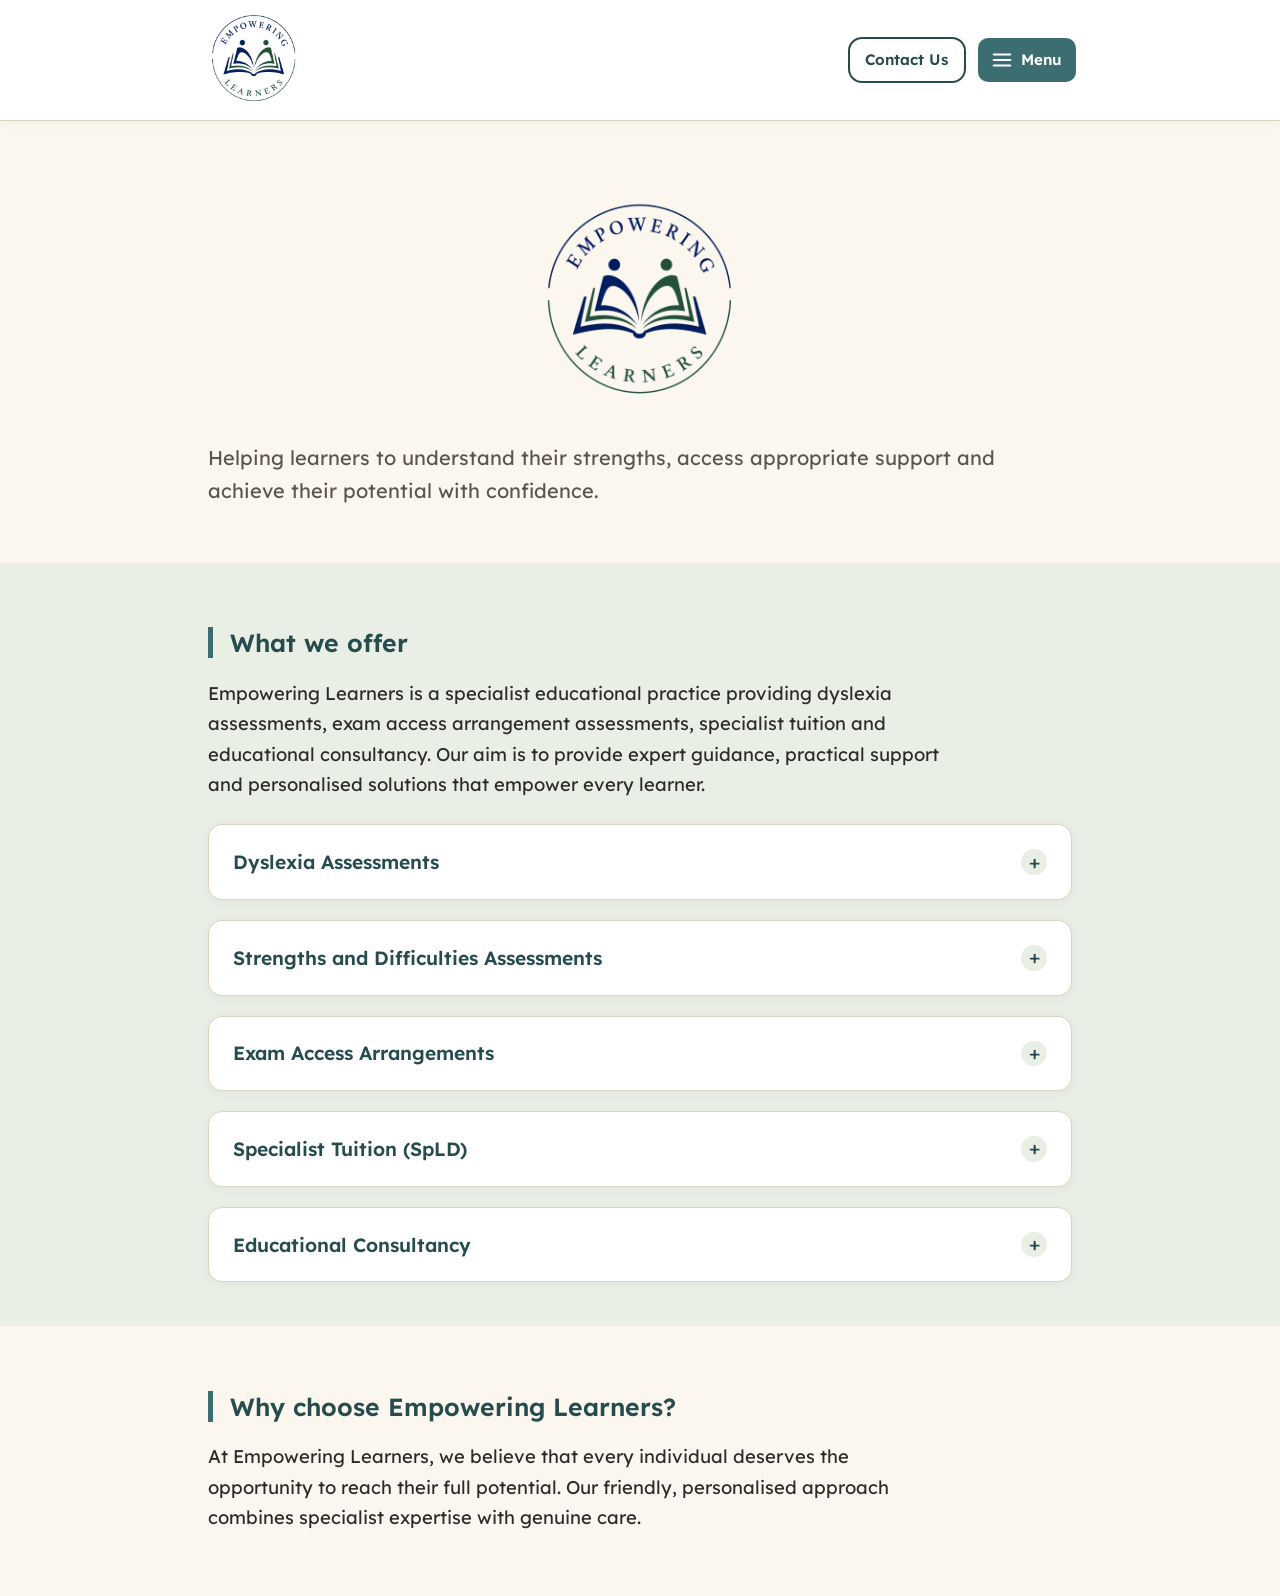
==== index.html @ 64bd611d "Remove footer, add Contact Us button to header Remove the footer (email address + Quick links) entir" ====
<!DOCTYPE html>
<html lang="en">
<head>
<meta charset="UTF-8">
<script>
(function () {
  var t = localStorage.getItem('theme');
  if (['green', 'blue', 'pink', 'yellow'].indexOf(t) === -1) {
    t = 'green';
  }
  document.documentElement.setAttribute('data-theme', t);
})();
</script>
<meta name="viewport" content="width=device-width, initial-scale=1">
<title>Home | Empowering Learners</title>
<meta name="description" content="Empowering Learners provides dyslexia assessments, exam access arrangement assessments, specialist SpLD tuition and educational consultancy.">
<meta property="og:type" content="website">
<meta property="og:site_name" content="Empowering Learners">
<meta property="og:title" content="Home | Empowering Learners">
<meta property="og:description" content="Empowering Learners provides dyslexia assessments, exam access arrangement assessments, specialist SpLD tuition and educational consultancy.">
<meta property="og:url" content="https://empoweringlearners.co.uk/">
<meta property="og:image" content="https://empoweringlearners.co.uk/assets/logo.png">
<meta name="twitter:card" content="summary_large_image">
<meta name="twitter:title" content="Home | Empowering Learners">
<meta name="twitter:description" content="Empowering Learners provides dyslexia assessments, exam access arrangement assessments, specialist SpLD tuition and educational consultancy.">
<meta name="twitter:image" content="https://empoweringlearners.co.uk/assets/logo.png">
<link rel="canonical" href="https://empoweringlearners.co.uk/">
<link rel="preconnect" href="https://fonts.googleapis.com">
<link href="https://fonts.googleapis.com/css2?family=Lexend:wght@400;500;600;700&display=swap" rel="stylesheet">
<link rel="icon" type="image/png" href="assets/favicon.png">
<link rel="stylesheet" href="assets/style.css">
<script type="application/ld+json">
{
  "@context": "https://schema.org",
  "@type": "EducationalOrganization",
  "name": "Empowering Learners",
  "url": "https://empoweringlearners.co.uk/",
  "logo": "https://empoweringlearners.co.uk/assets/logo.png",
  "email": "info@empoweringlearners.co.uk",
  "description": "Empowering Learners provides dyslexia assessments, exam access arrangement assessments, specialist SpLD tuition and educational consultancy."
}
</script>
</head>
<body>
<a class="skip-link" href="#main-content">Skip to main content</a>

<div id="site-header" data-active="home" data-base=""></div>

<main id="main-content">

  <section class="hero wrap">
    <h1><img class="hero-logo" src="assets/logo.png" alt="Empowering Learners" width="920" height="920"></h1>
    <p class="hero__lede">Helping learners to understand their strengths, access appropriate support and achieve their potential with confidence.</p>
  </section>

  <section class="band band--alt">
    <div class="wrap">
      <h2 class="section-title">What we offer</h2>
      <p>Empowering Learners is a specialist educational practice providing dyslexia assessments, exam access arrangement assessments, specialist tuition and educational consultancy. Our aim is to provide expert guidance, practical support and personalised solutions that empower every learner.</p>
      <div class="card-grid card-grid--single">
        <details class="card card--expand">
          <summary><h3>Dyslexia Assessments</h3></summary>
          <p>Our comprehensive dyslexia assessments are conducted by SASC-approved assessors ensuring that assessments meet recognised professional standards. We assess students between the ages of 8 and 18. Each assessment provides a detailed picture of an individual&rsquo;s unique learning profile. Following an assessment, you will receive a comprehensive diagnostic report with tailored recommendations to support learning, access appropriate adjustments, and maximise potential. This report can be used as evidence to support an application for DSA.</p>
        </details>
        <details class="card card--expand">
          <summary><h3>Strengths and Difficulties Assessments</h3></summary>
          <p>A Strengths and Difficulties Assessment provides a clear picture of your child&rsquo;s learning profile, highlighting both strengths and any areas of difficulty. It helps identify the factors that may be affecting learning and provides practical recommendations to support your child at home and in school. It is an ideal first step if you are looking for guidance without a formal diagnosis.</p>
        </details>
        <details class="card card--expand">
          <summary><h3>Exam Access Arrangements</h3></summary>
          <p>We carry out specialist assessments to determine eligibility for exam access arrangements in line with JCQ regulations. We work together with schools, colleges and learners to ensure appropriate arrangements are applied for.</p>
        </details>
        <details class="card card--expand">
          <summary><h3>Specialist Tuition (SpLD)</h3></summary>
          <p>Our personalised one-to-one tuition supports learners with dyslexia, ADHD and other specific learning difficulties to develop effective strategies, improve literacy skills, and build confidence. Sessions are tailored to each learner&rsquo;s individual needs, helping them to achieve their academic goals.</p>
        </details>
        <details class="card card--expand">
          <summary><h3>Educational Consultancy</h3></summary>
          <p>We provide expert advice and guidance to schools and colleges to support learners with additional needs. Whether you require recommendations, staff training, or advice on inclusive practice, we offer practical, evidence-based solutions tailored to your setting.</p>
        </details>
      </div>
    </div>
  </section>

  <section class="band">
    <div class="wrap">
      <h2 class="section-title">Why choose Empowering Learners?</h2>
      <p>At Empowering Learners, we believe that every individual deserves the opportunity to reach their full potential. Our friendly, personalised approach combines specialist expertise with genuine care.</p>
    </div>
  </section>

</main>

<script src="assets/site.js"></script>
</body>
</html>
---- assets/style.css ----
/* =========================================================
   Shared stylesheet
   One file, used by every page, so styling only lives once.
   ========================================================= */

:root {
  /* Colour tokens */
  --color-bg: #FBF7EF;        /* warm cream, easier on the eye than white */
  --color-bg-band: #E9EFE5;   /* soft sage for alternating sections */
  --color-ink: #2E2B26;       /* soft black body text */
  --color-ink-soft: #5B564D;  /* secondary text */
  --color-primary: #3C6E71;   /* calm teal - links, buttons */
  --color-primary-dark: #274C4E;
  --color-heading: #274C4E;   /* headings/active text - separate from primary-dark's background role */
  --color-accent: #C98A3E;    /* warm ochre - the "highlighter" signature */
  --color-border: #DDD3BE;
  --color-surface: #FFFFFF;

  /* Type tokens */
  --font-display: 'Lexend', Verdana, Tahoma, sans-serif;
  --font-body: 'Lexend', Verdana, Tahoma, sans-serif;

  /* Spacing / shape */
  --radius: 14px;
  --max-width: 920px;
  --text-scale: 1; /* changed by the A/A+/A++ control */
  --shadow-soft: 0 10px 30px rgba(39, 76, 78, 0.12);
  --shadow-card: 0 2px 10px rgba(39, 76, 78, 0.06);
  --header-height: 120px;
}

/* Gentle colour overlays - some readers with visual stress find a
   pale blue, pink or yellow background more comfortable than white/cream. */
:root[data-theme="blue"] {
  --color-bg: #E9F1F8;
  --color-bg-band: #DCE7F1;
  --color-border: #C4D6E4;
  --color-surface: #F4F9FC;
}
:root[data-theme="pink"] {
  --color-bg: #FBEEF2;
  --color-bg-band: #F6E1E7;
  --color-border: #E9C7D1;
  --color-surface: #FDF6F8;
}
:root[data-theme="yellow"] {
  --color-bg: #FBF3DC;
  --color-bg-band: #F5E9C3;
  --color-border: #E6D6A0;
  --color-surface: #FEFAEF;
}

* { box-sizing: border-box; }

blockquote { margin: 0; }

html {
  font-size: calc(100% * var(--text-scale));
  scroll-behavior: smooth;
  scroll-padding-top: calc(var(--header-height) + 12px);
}

body {
  margin: 0;
  background: var(--color-bg);
  color: var(--color-ink);
  font-family: var(--font-body);
  font-size: 1.15rem;
  line-height: 1.65;
  transition: background-color 0.2s ease, color 0.2s ease;
}

img { max-width: 100%; display: block; }

/* Never justify text - ragged right edges are easier to track */
p, li { text-align: left; max-width: 68ch; }

h1, h2, h3, h4 {
  font-family: var(--font-display);
  color: var(--color-heading);
  line-height: 1.25;
  font-weight: 600;
}

h1 { font-size: 2.1rem; }
h2 { font-size: 1.55rem; }
h3 { font-size: 1.2rem; }

/* Signature element: a left accent bar marking headings that start
   a section. */
.section-title {
  border-left: 5px solid var(--color-primary);
  padding-left: 0.7em;
}

a {
  color: var(--color-primary);
  text-decoration-thickness: 2px;
  text-underline-offset: 3px;
}
a:hover { color: var(--color-heading); }

/* Clear, chunky focus ring for keyboard users */
a:focus-visible,
button:focus-visible {
  outline: 3px solid var(--color-accent);
  outline-offset: 2px;
}

.skip-link {
  position: absolute;
  left: -999px;
  top: 0;
  background: var(--color-primary-dark);
  color: #fff;
  padding: 0.75em 1.25em;
  border-radius: 0 0 8px 0;
  z-index: 200;
}
.skip-link:focus { left: 0; }

/* ---------- Layout helpers ---------- */
.wrap {
  max-width: var(--max-width);
  margin: 0 auto;
  padding: 0 1.75rem;
}

.band { padding: 2.75rem 0; }
.band--alt { background: var(--color-bg-band); }
.band--dark {
  background: var(--color-primary-dark);
  color: #F3EFE4;
}
.band--dark h2 { color: #F3EFE4; }
.band--dark .section-title { border-left-color: #fff; }

.button {
  display: inline-block;
  font-family: var(--font-display);
  font-weight: 600;
  background: var(--color-primary);
  color: #fff;
  padding: 0.8em 1.5em;
  border-radius: var(--radius);
  text-decoration: none;
  border: none;
  font-size: 1.05rem;
  cursor: pointer;
}
.button:hover { background: var(--color-primary-dark); color: #fff; }
.button--ghost {
  background: transparent;
  color: var(--color-heading);
  border: 2px solid var(--color-heading);
}
.button--ghost:hover { background: var(--color-primary-dark); color: #fff; }
.band--dark .button--ghost { color: #fff; border-color: #fff; }
.band--dark .button--ghost:hover { background: #fff; color: var(--color-primary-dark); }

.card {
  background: var(--color-surface);
  border: 1px solid var(--color-border);
  border-radius: var(--radius);
  padding: 1.5rem;
  box-shadow: var(--shadow-card);
}

.card-grid {
  display: grid;
  grid-template-columns: repeat(auto-fit, minmax(240px, 1fr));
  gap: 1.25rem;
  margin-top: 1.5rem;
}

/* Expandable boxes share a grid row's height, so an open one makes
   closed neighbours stretch too. One per row avoids that. */
.card-grid--single {
  grid-template-columns: 1fr;
}

.testimonial-grid {
  grid-template-columns: repeat(auto-fit, minmax(280px, 1fr));
}

.stack {
  display: flex;
  flex-direction: column;
  gap: 1rem;
}

.card--expand {
  padding: 0;
  overflow: hidden;
}
.card--expand > summary {
  display: flex;
  align-items: center;
  justify-content: space-between;
  gap: 1rem;
  padding: 1.5rem;
  cursor: pointer;
  list-style: none;
}
.card--expand > summary::-webkit-details-marker { display: none; }
.card--expand > summary h3 { margin: 0; }
.card--expand > summary::after {
  content: "+";
  flex-shrink: 0;
  width: 1.6rem;
  height: 1.6rem;
  display: flex;
  align-items: center;
  justify-content: center;
  border-radius: 50%;
  background: var(--color-bg-band);
  color: var(--color-heading);
  font-size: 1.2rem;
  line-height: 1;
}
.card--expand[open] > summary::after { content: "\2212"; }
.card--expand > summary:hover::after,
.card--expand > summary:focus-visible::after {
  background: var(--color-primary);
  color: #fff;
}
.card--expand > p {
  margin: 0;
  padding: 0 1.5rem 1.5rem;
}

.credential-logos {
  display: flex;
  flex-wrap: wrap;
  align-items: center;
  gap: 1.5rem;
  margin-top: 1rem;
}
.credential-badge {
  width: auto;
  max-width: 200px;
  height: auto;
}

.placeholder-note {
  font-size: 0.95rem;
  color: var(--color-ink-soft);
  background: #FFF8E8;
  border: 1px dashed var(--color-accent);
  border-radius: 10px;
  padding: 0.75rem 1rem;
}

/* Credential badges - a compact, scannable strip instead of a long list */
.badge-row {
  list-style: none;
  display: flex;
  flex-wrap: wrap;
  gap: 0.6rem;
  padding: 0;
  margin: 1.25rem 0 0;
}
.badge-row li {
  font-family: var(--font-display);
  font-size: 0.85rem;
  font-weight: 600;
  color: var(--color-heading);
  background: var(--color-bg-band);
  border: 1px solid var(--color-border);
  border-radius: 999px;
  padding: 0.4em 0.9em;
  max-width: none;
}

/* ---------- Site header ---------- */
.site-header {
  position: sticky;
  top: 0;
  z-index: 100;
  border-bottom: 1px solid var(--color-border);
  background: var(--color-surface);
  box-shadow: var(--shadow-card);
}
.site-header__bar {
  display: flex;
  align-items: center;
  justify-content: space-between;
  gap: 1rem;
  padding: 0.6rem 1.5rem;
  max-width: var(--max-width);
  margin: 0 auto;
  min-height: var(--header-height);
}
.brand {
  display: flex;
  align-items: center;
  gap: 0.75rem;
  text-decoration: none;
}
.brand__logo {
  height: 100px;
  width: auto;
}

.site-header__actions {
  display: flex;
  align-items: center;
  gap: 0.75rem;
}
.header-contact-btn {
  padding: 0.55em 1em;
  font-size: 0.95rem;
  white-space: nowrap;
}

/* Menu icon button, top right, on every page and every screen size */
.nav-icon-btn {
  display: flex;
  align-items: center;
  gap: 0.5rem;
  background: var(--color-primary);
  color: #fff;
  border: none;
  border-radius: 10px;
  padding: 0.55em 0.9em;
  font-family: var(--font-display);
  font-weight: 600;
  font-size: 0.95rem;
  cursor: pointer;
  min-height: 44px;
}
.nav-icon-btn:hover { background: var(--color-primary-dark); }
.nav-icon-btn svg { width: 22px; height: 22px; flex-shrink: 0; }
.nav-icon-btn__label { }

/* Dropdown navigation panel, anchored under the icon */
.nav-panel {
  position: absolute;
  z-index: 95;
  top: calc(100% + 10px);
  right: 1.5rem;
  width: min(320px, calc(100vw - 2rem));
  background: var(--color-surface);
  border: 1px solid var(--color-border);
  border-radius: var(--radius);
  box-shadow: var(--shadow-soft);
  padding: 0.75rem;
  opacity: 0;
  visibility: hidden;
  transform: translateY(-8px);
  transition: opacity 0.15s ease, transform 0.15s ease, visibility 0.15s;
  max-height: calc(100vh - var(--header-height) - 24px);
  overflow-y: auto;
}
.nav-panel.is-open {
  opacity: 1;
  visibility: visible;
  transform: translateY(0);
}

.site-nav__list {
  list-style: none;
  margin: 0;
  padding: 0;
}
.nav-link {
  display: block;
  font-family: var(--font-display);
  font-weight: 600;
  font-size: 1.05rem;
  text-decoration: none;
  color: var(--color-ink);
  padding: 0.7em 0.6em;
  border-radius: 8px;
  border-left: 4px solid transparent;
}
.nav-link:hover { background: var(--color-bg-band); }
.nav-link.is-active {
  color: var(--color-heading);
  border-left-color: var(--color-accent);
  background: var(--color-bg-band);
}

.nav-panel__divider {
  border: none;
  border-top: 1px solid var(--color-border);
  margin: 0.5rem 0.6rem;
}

.text-size,
.theme-toggle {
  display: flex;
  flex-wrap: wrap;
  gap: 0.3rem;
  align-items: center;
  padding: 0.3em 0.6em;
}
.text-size button,
.theme-toggle button {
  font-family: var(--font-body);
  background: var(--color-bg-band);
  border: 1px solid var(--color-border);
  border-radius: 7px;
  padding: 0.2em 0.5em;
  cursor: pointer;
  font-size: 0.8rem;
  min-height: 32px;
}
.text-size button:hover,
.theme-toggle button:hover { background: var(--color-accent); color: #fff; }
.theme-toggle button[aria-pressed="true"] {
  background: var(--color-primary);
  border-color: var(--color-primary);
  color: #fff;
}
.text-size__label,
.theme-toggle__label { font-size: 0.85rem; color: var(--color-ink-soft); }

/* Backdrop so a tap outside the panel closes it, and the page content
   is visually separated from the open menu */
.nav-backdrop {
  position: fixed;
  inset: 0;
  background: rgba(46, 43, 38, 0.25);
  opacity: 0;
  visibility: hidden;
  transition: opacity 0.15s ease, visibility 0.15s;
  z-index: 90;
}
.nav-backdrop.is-open { opacity: 1; visibility: visible; }

/* ---------- Hero ---------- */
.hero {
  padding-top: 2.75rem;
  padding-bottom: 2.25rem;
}
.hero-logo {
  display: block;
  width: 220px;
  max-width: 100%;
  height: auto;
  margin: 0 auto;
}

.about-photo {
  width: 280px;
  max-width: 100%;
  height: auto;
  border-radius: var(--radius);
  box-shadow: var(--shadow-card);
  margin-top: 1.5rem;
}
.hero__lede {
  font-size: 1.25rem;
  color: var(--color-ink-soft);
}

/* ---------- Responsive ---------- */
@media (max-width: 480px) {
  .nav-icon-btn__label { display: none; }
  h1 { font-size: 1.7rem; }
  .nav-panel { right: 1rem; left: 1rem; width: auto; }
  .header-contact-btn { padding: 0.5em 0.7em; font-size: 0.85rem; }
}

/* Respect users who have asked for less motion */
@media (prefers-reduced-motion: reduce) {
  html { scroll-behavior: auto; }
  .nav-panel, .nav-backdrop { transition: none; }
}
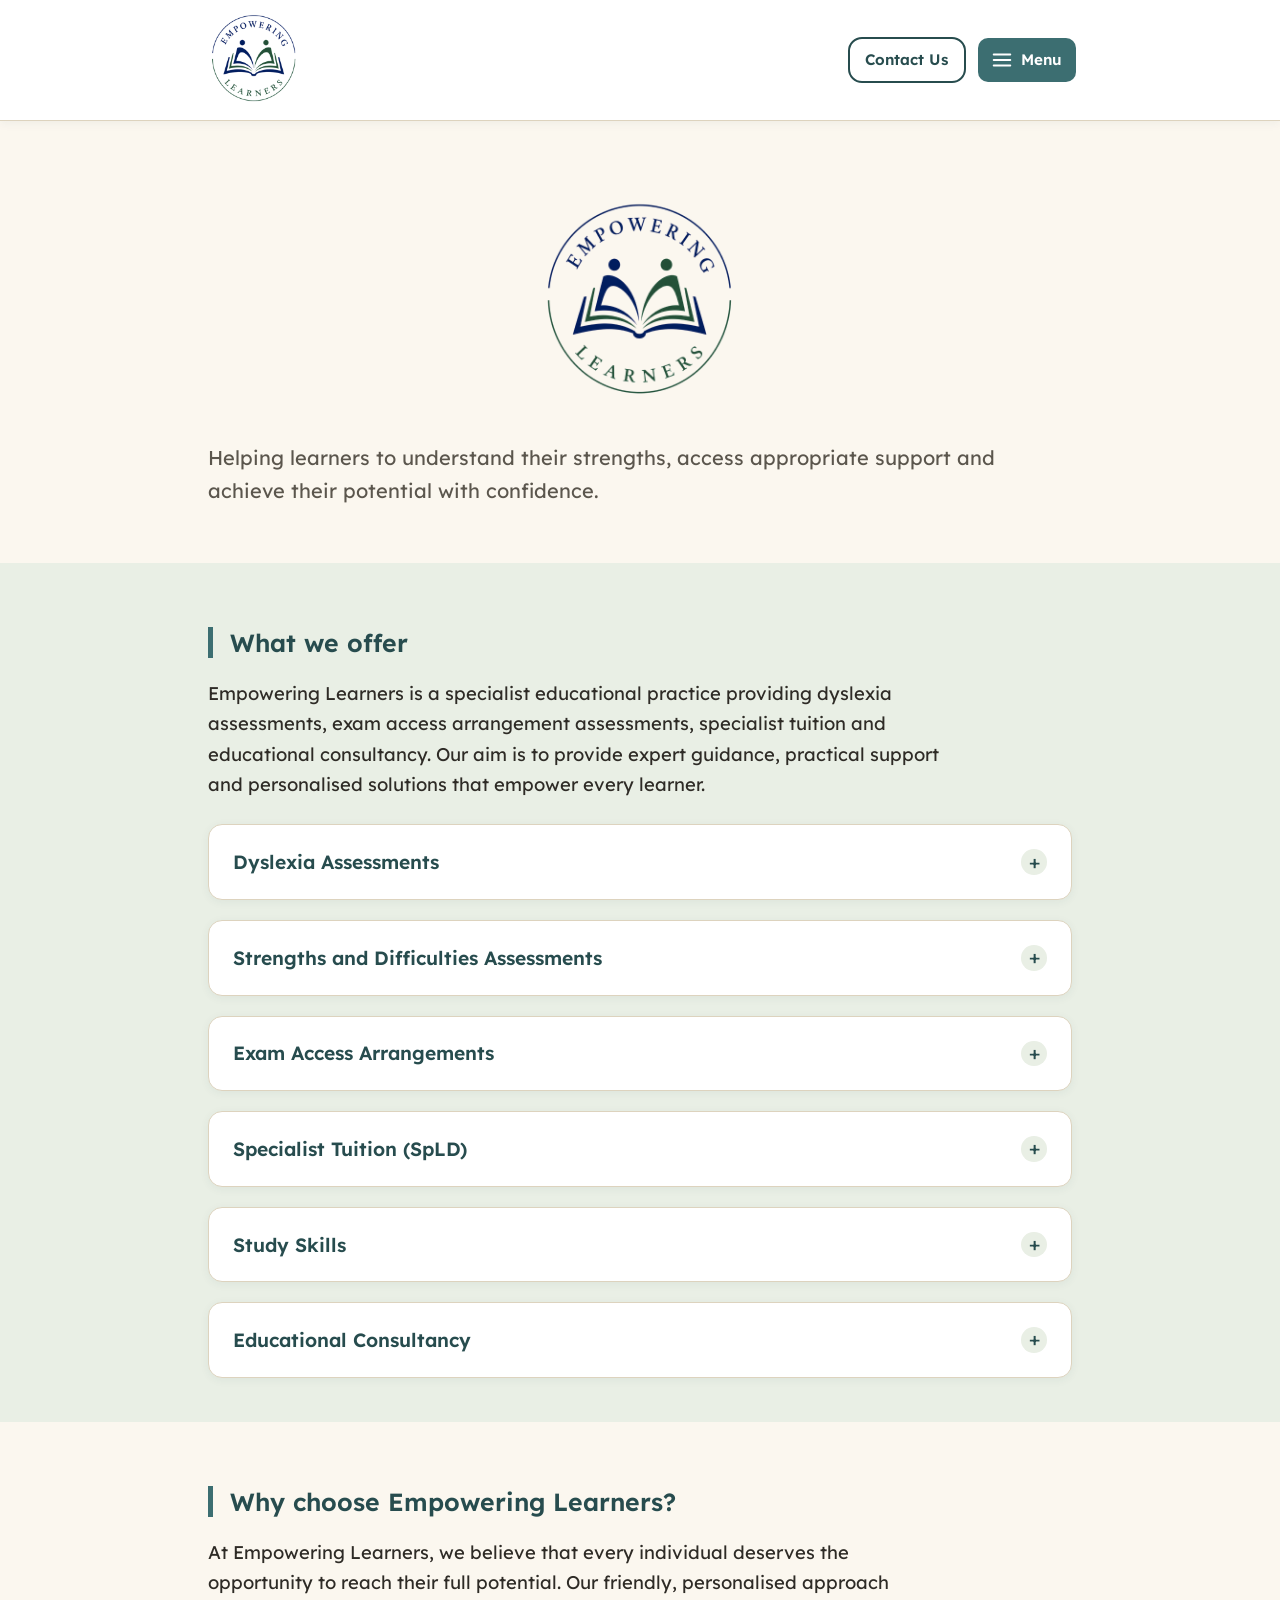
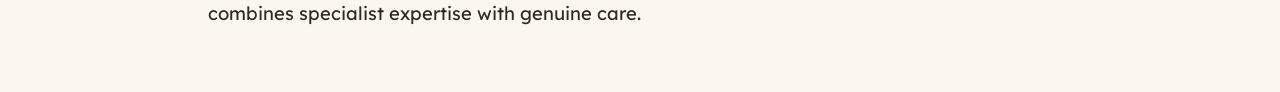
==== commit 18ee0d51: "Add Study Skills card to homepage What we offer Co-Authored-By: Claude Sonnet 5 <noreply@anthropic.c" ====
--- a/index.html
+++ b/index.html
@@ -75,6 +75,10 @@
           <p>Our personalised one-to-one tuition supports learners with dyslexia, ADHD and other specific learning difficulties to develop effective strategies, improve literacy skills, and build confidence. Sessions are tailored to each learner&rsquo;s individual needs, helping them to achieve their academic goals.</p>
         </details>
         <details class="card card--expand">
+          <summary><h3>Study Skills</h3></summary>
+          <p>Our study skills sessions help learners build practical strategies for managing their workload, including time management, organisation, note-taking and proof-reading. Sessions are tailored to each learner&rsquo;s individual needs, helping them study more efficiently and approach coursework and exams with greater confidence.</p>
+        </details>
+        <details class="card card--expand">
           <summary><h3>Educational Consultancy</h3></summary>
           <p>We provide expert advice and guidance to schools and colleges to support learners with additional needs. Whether you require recommendations, staff training, or advice on inclusive practice, we offer practical, evidence-based solutions tailored to your setting.</p>
         </details>
--- a/assets/style.css
+++ b/assets/style.css
@@ -231,14 +231,17 @@
 
 .credential-logos {
   display: flex;
-  flex-wrap: wrap;
-  align-items: center;
-  gap: 1.5rem;
+  flex-wrap: nowrap;
+  align-items: center;
+  justify-content: center;
+  gap: 0.75rem;
   margin-top: 1rem;
 }
 .credential-badge {
+  flex: 1 1 0;
+  min-width: 0;
   width: auto;
-  max-width: 200px;
+  max-width: 130px;
   height: auto;
 }
 
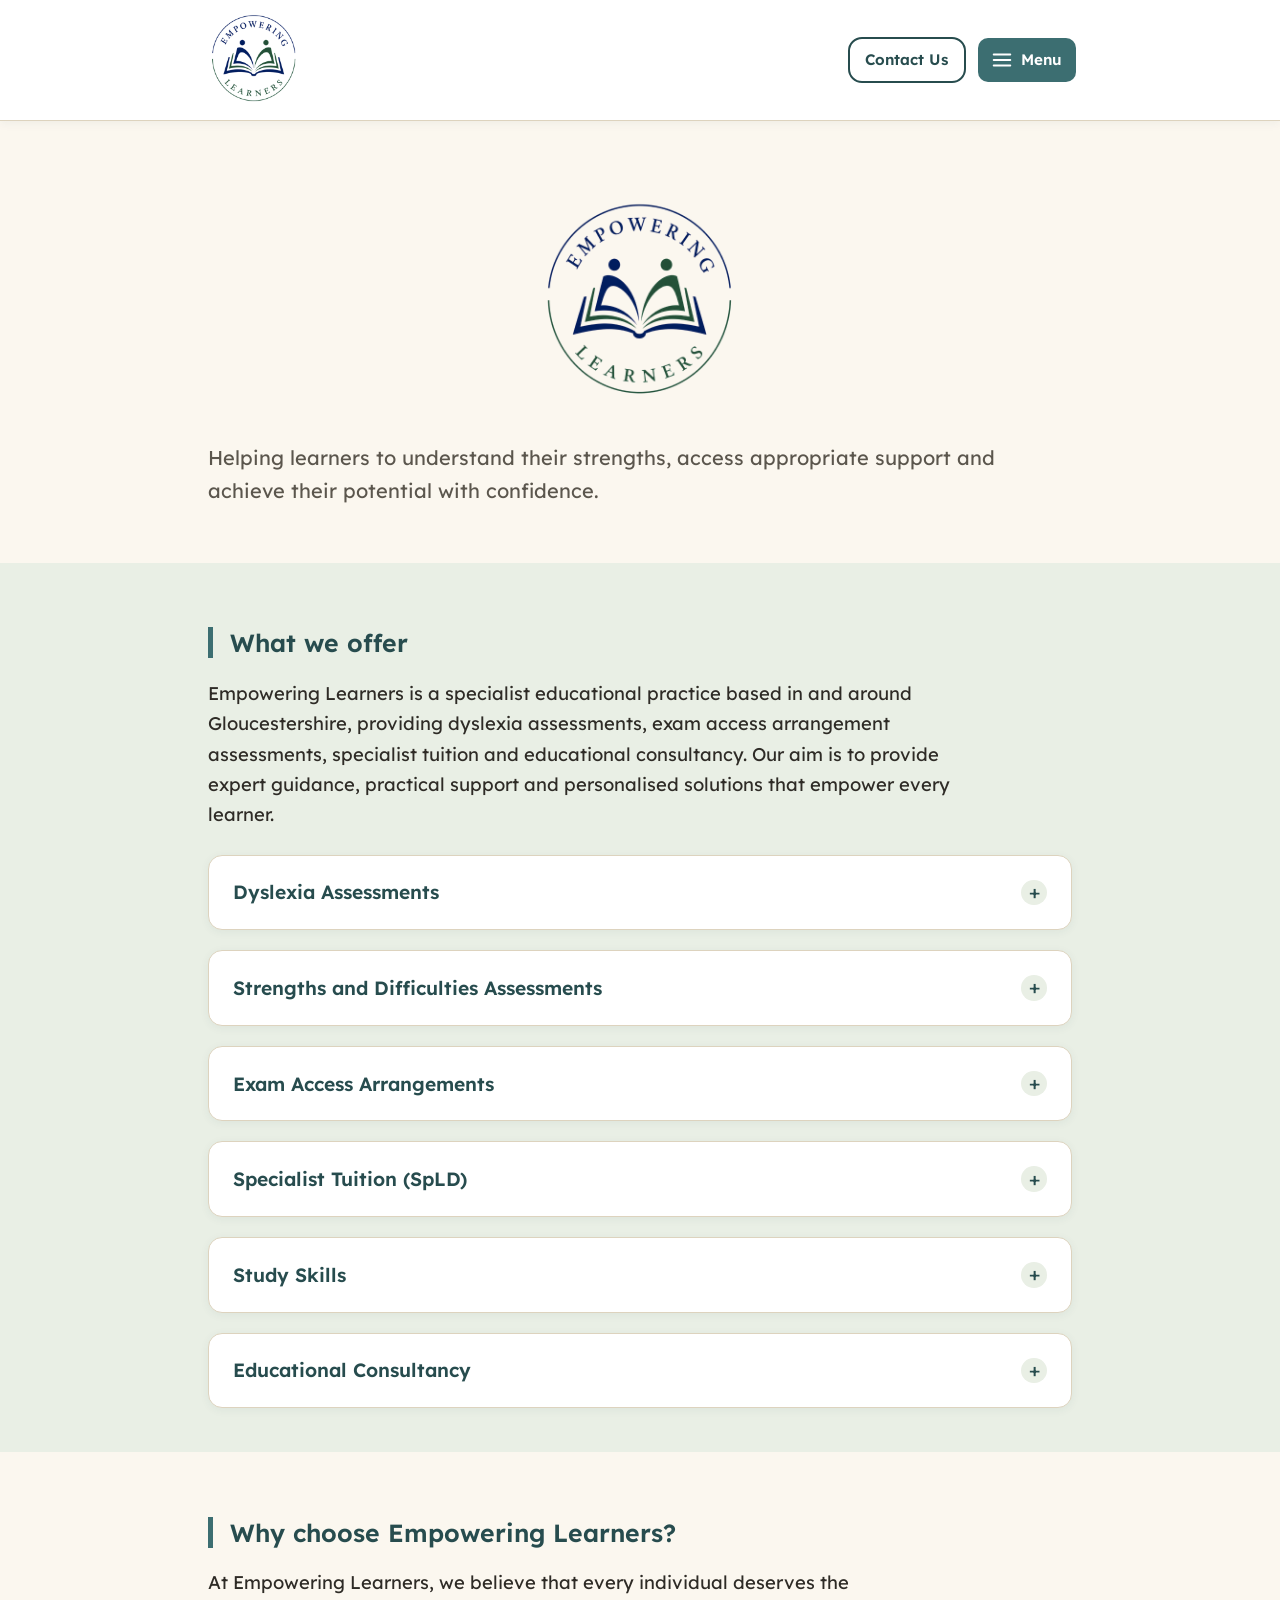
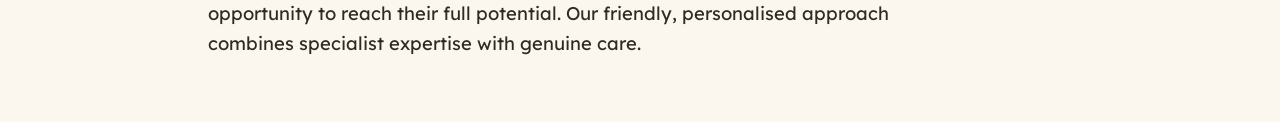
==== commit c13333aa: "Add read-more truncation to About Us bios; mention Gloucestershire Wrap each bio's paragraphs in .bi" ====
--- a/index.html
+++ b/index.html
@@ -56,7 +56,7 @@
   <section class="band band--alt">
     <div class="wrap">
       <h2 class="section-title">What we offer</h2>
-      <p>Empowering Learners is a specialist educational practice providing dyslexia assessments, exam access arrangement assessments, specialist tuition and educational consultancy. Our aim is to provide expert guidance, practical support and personalised solutions that empower every learner.</p>
+      <p>Empowering Learners is a specialist educational practice based in and around Gloucestershire, providing dyslexia assessments, exam access arrangement assessments, specialist tuition and educational consultancy. Our aim is to provide expert guidance, practical support and personalised solutions that empower every learner.</p>
       <div class="card-grid card-grid--single">
         <details class="card card--expand">
           <summary><h3>Dyslexia Assessments</h3></summary>
--- a/assets/style.css
+++ b/assets/style.css
@@ -453,6 +453,30 @@
   box-shadow: var(--shadow-card);
   margin-top: 1.5rem;
 }
+
+.bio-text {
+  max-height: 8rem;
+  overflow: hidden;
+  transition: max-height 0.3s ease;
+}
+.bio-text.is-expanded {
+  max-height: none;
+}
+.bio-toggle {
+  display: inline-block;
+  margin-top: 0.75rem;
+  font-family: var(--font-display);
+  font-weight: 600;
+  font-size: 0.95rem;
+  color: var(--color-heading);
+  background: none;
+  border: none;
+  padding: 0;
+  cursor: pointer;
+  text-decoration: underline;
+  text-underline-offset: 3px;
+}
+.bio-toggle:hover { color: var(--color-primary); }
 .hero__lede {
   font-size: 1.25rem;
   color: var(--color-ink-soft);
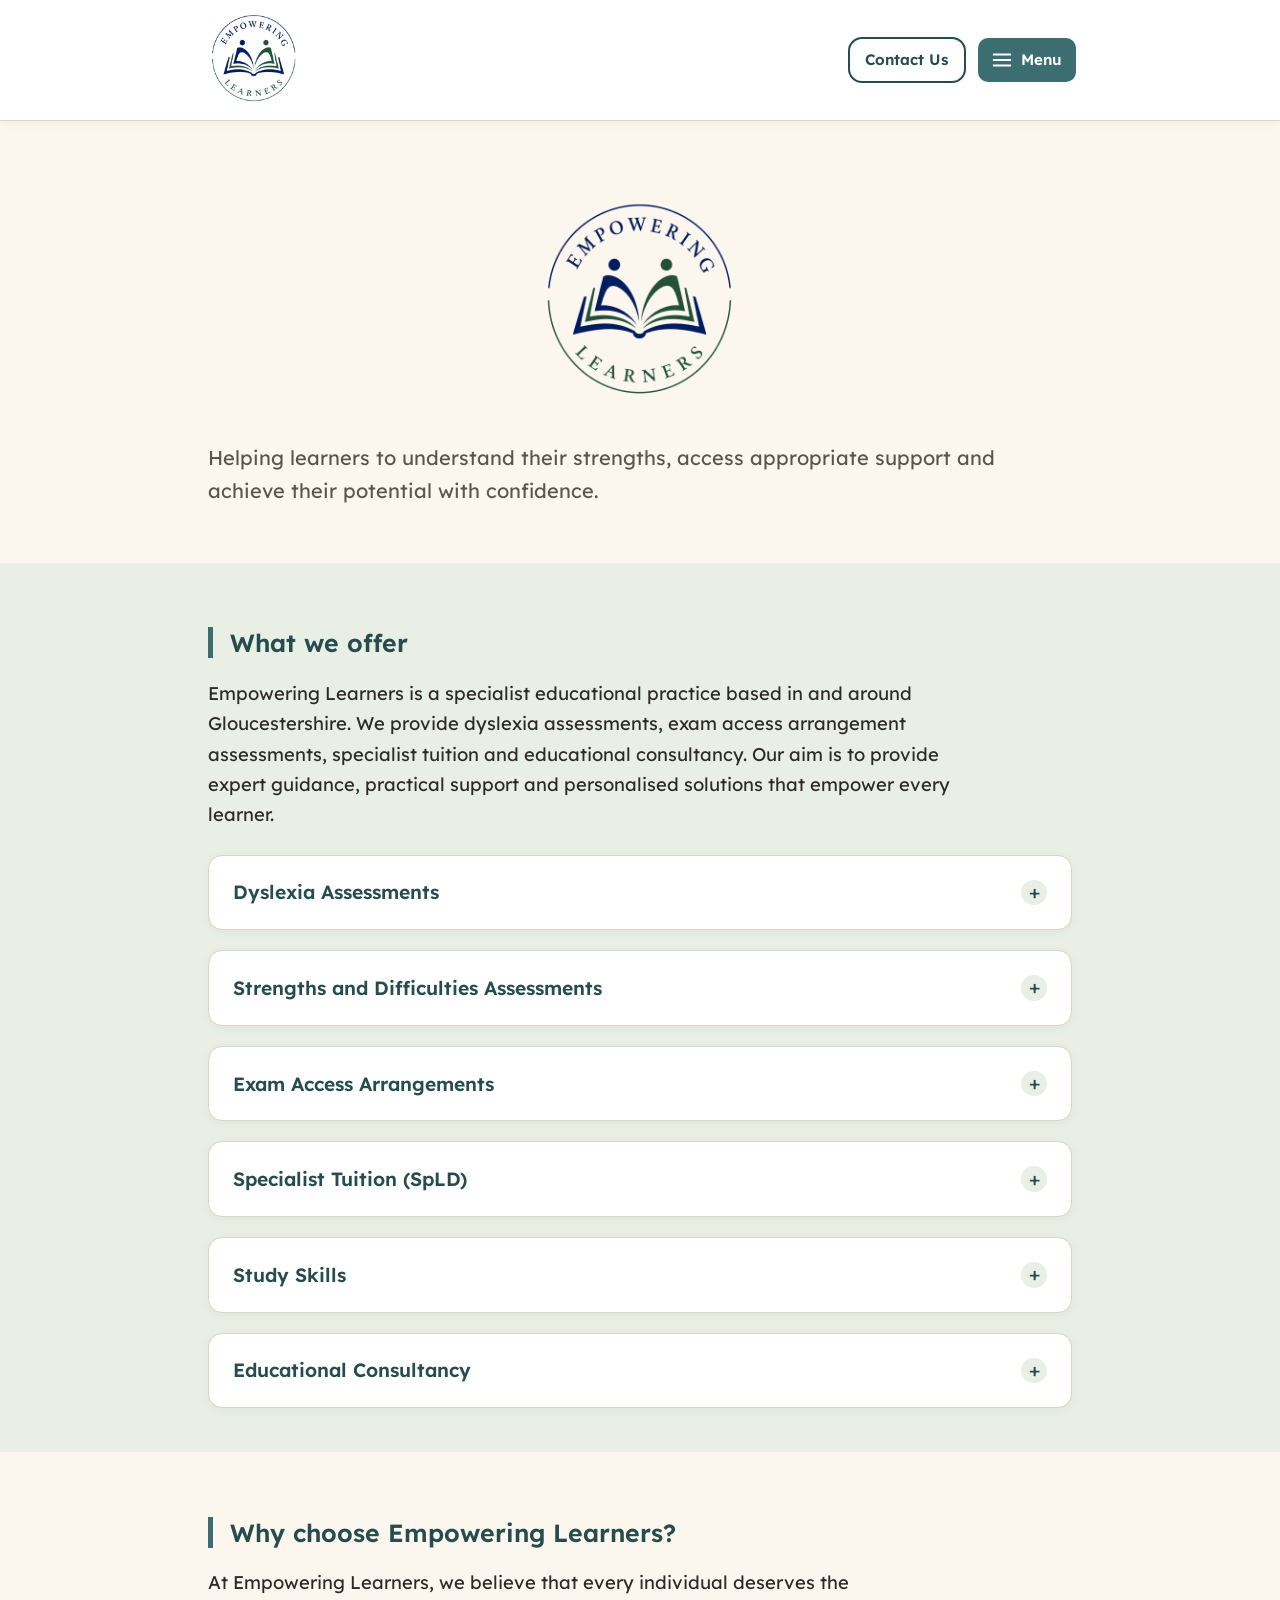
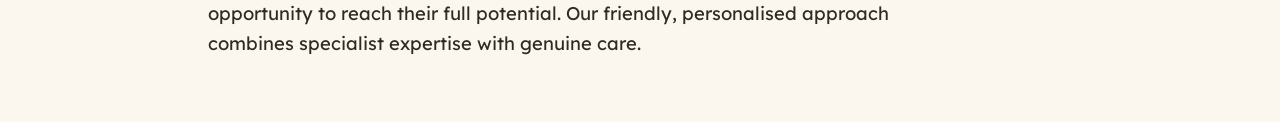
==== commit 1e4a62f5: "Move Google Business Profile link below the contact card Also carries a minor wording tweak already " ====
--- a/index.html
+++ b/index.html
@@ -56,7 +56,7 @@
   <section class="band band--alt">
     <div class="wrap">
       <h2 class="section-title">What we offer</h2>
-      <p>Empowering Learners is a specialist educational practice based in and around Gloucestershire, providing dyslexia assessments, exam access arrangement assessments, specialist tuition and educational consultancy. Our aim is to provide expert guidance, practical support and personalised solutions that empower every learner.</p>
+      <p>Empowering Learners is a specialist educational practice based in and around Gloucestershire. We provide dyslexia assessments, exam access arrangement assessments, specialist tuition and educational consultancy. Our aim is to provide expert guidance, practical support and personalised solutions that empower every learner.</p>
       <div class="card-grid card-grid--single">
         <details class="card card--expand">
           <summary><h3>Dyslexia Assessments</h3></summary>
